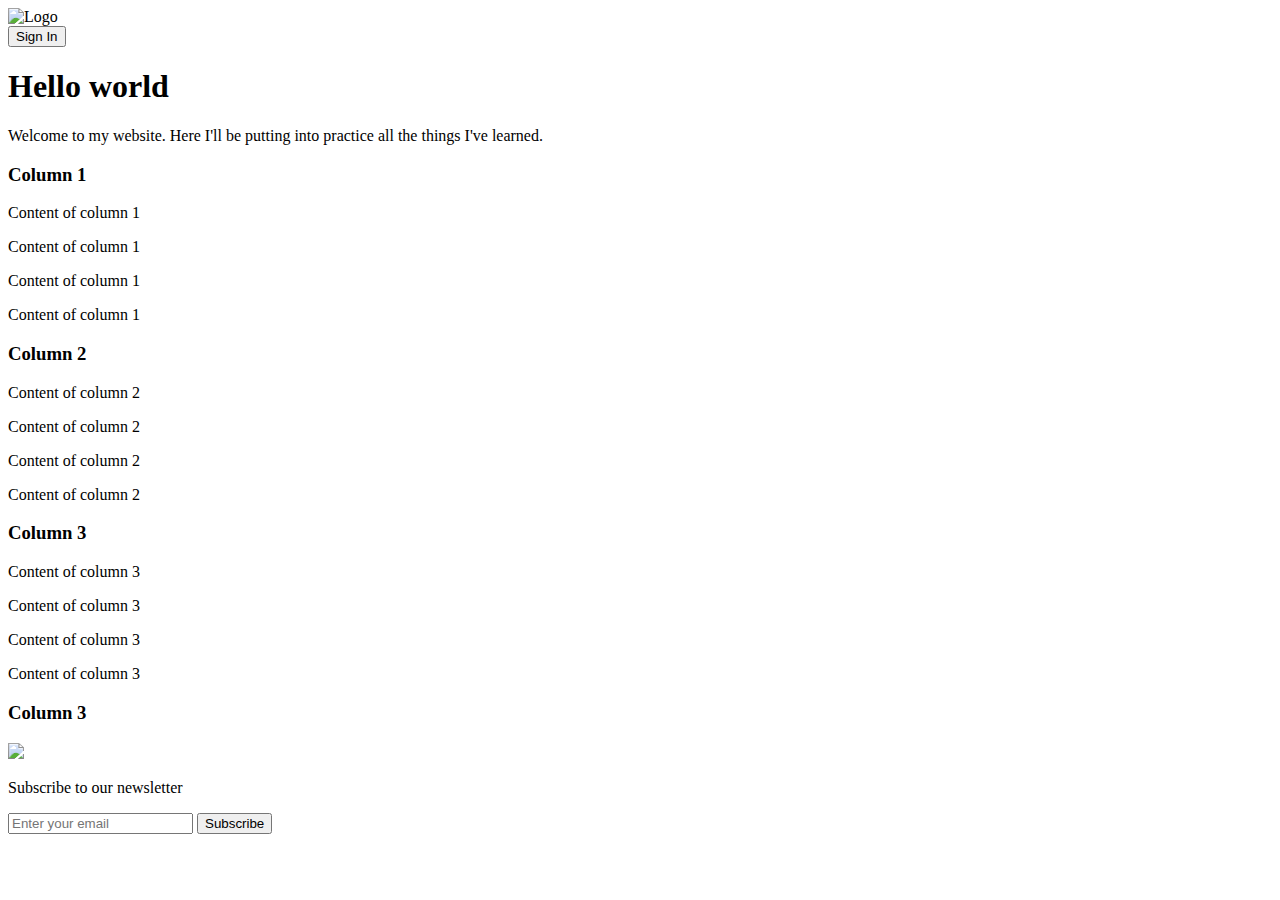
==== HTML/index.html @ 2fa8e749 "created all pages" ====
<!DOCTYPE html>
<html>
  <head>
    <title>Square Eyes | Home</title>
    <meta name="home page" content="square eyes" />
    <meta name="viewport" content="width=device-width, initial-scale=1" />
    <link rel="stylesheet" href="CSS/styles.css">

  </head>
  <body>
    <header> 
      <div class="logo"> 
        <img src="C:\Users\arnas\Desktop\Studies\Noroff - Square Eyes\Images\qqq1 1.jpg" alt="Logo" />

        
        
      </div>

      <div class="button"><button>Sign In</button></div> 
      
     
    </header>
    <main>
      <section>
        <h1>Hello world</h1>
        <p>
          Welcome to my website. Here I'll be putting into practice all the things I've learned.
        </p>
      </section>
    </main>
        <footer class="footer">
          <div class="footer-column">
            <h3>Column 1</h3>
            <p>Content of column 1</p>
            <p>Content of column 1</p>
            <p>Content of column 1</p>
            <p>Content of column 1</p>
          </div>
          <div class="footer-column">
            <h3>Column 2</h3>
            <p>Content of column 2</p>
            <p>Content of column 2</p>
            <p>Content of column 2</p>
            <p>Content of column 2</p>
          </div>
          <div class="footer-column">
            <h3>Column 3</h3>
            <p>Content of column 3</p>
            <p>Content of column 3</p>
            <p>Content of column 3</p>
            <p>Content of column 3</p>
          </div>
          <div class="footer-column">
            <h3>Column 3</h3>
            <img src="C:\Users\arnas\Documents\GitHub\Square-Eyes\Images\qqq1 1.jpg" id="Logo">
            <div class="subscription-form">
              <p>Subscribe to our newsletter</p>
              <form>
                <input type="email" placeholder="Enter your email">
                <button type="submit">Subscribe</button>
              </form>
            </div>
          </div>
        </footer>
  </body>
</html>
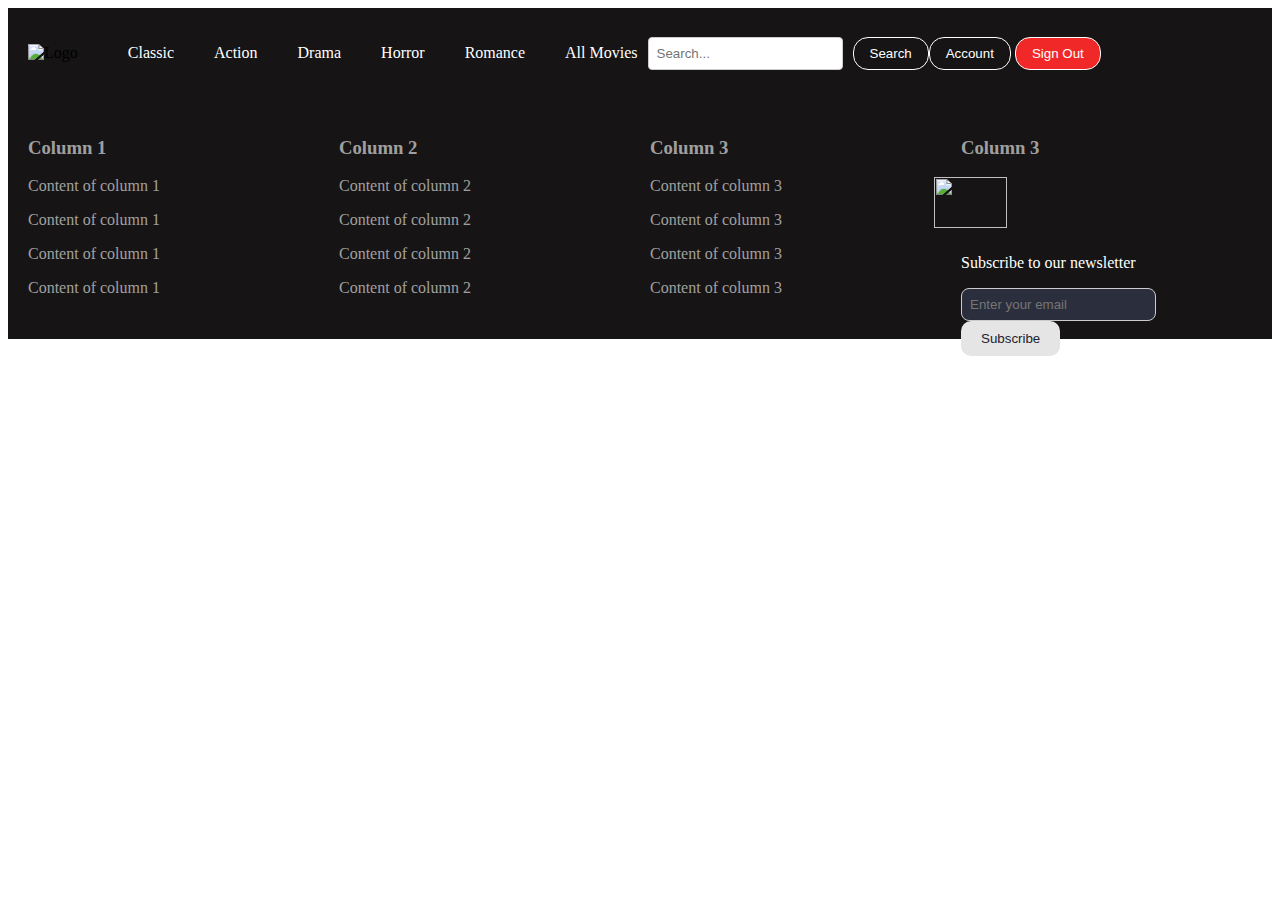
==== commit 1e2f33bd: "update 10.06" ====
--- a/HTML/index.html
+++ b/HTML/index.html
@@ -9,24 +9,34 @@
   </head>
   <body>
     <header> 
-      <div class="logo"> 
-        <img src="C:\Users\arnas\Desktop\Studies\Noroff - Square Eyes\Images\qqq1 1.jpg" alt="Logo" />
-
-        
-        
-      </div>
-
-      <div class="button"><button>Sign In</button></div> 
+      <header>
+        <div class="logo">
+          <img src="C:\Users\arnas\Documents\GitHub\Square-Eyes\Images\logo.jpg" alt="Logo">
+        </div>
+        <nav>
+          <ul class="menu">
+            <li><a href="#">Classic</a></li>
+            <li><a href="#">Action</a></li>
+            <li><a href="#">Drama</a></li>
+            <li><a href="#">Horror</a></li>
+            <li><a href="#">Romance</a></li>
+            <li><a href="#">All Movies</a></li>
+          </ul>
+        </nav>
+        <div class="search-bar">
+          <input type="text" placeholder="Search...">
+          <button class="search-btn">Search</button>
+        </div>
+        <div class="account">
+          <button class="account-btn">Account</button>
+          <button class="signout-btn">Sign Out</button>
+        </div>
+      </header>
       
      
     </header>
     <main>
-      <section>
-        <h1>Hello world</h1>
-        <p>
-          Welcome to my website. Here I'll be putting into practice all the things I've learned.
-        </p>
-      </section>
+    
     </main>
         <footer class="footer">
           <div class="footer-column">
--- a/HTML/CSS/styles.css
+++ b/HTML/CSS/styles.css
@@ -0,0 +1,270 @@
+
+
+/*FOOTER STYLES*/
+.footer {
+    background-color: #161414;
+    color: rgba(255, 255, 255, 0.6); /* White color with 60% opacity */
+    padding: 20px;
+    display: grid;
+    grid-template-columns: repeat(4, 1fr);
+    grid-gap: 20px;
+    grid-template-areas: "column1 column2 column3";
+#Logo {
+    width: 50%; /* Adjust the width as needed */
+    height: 50%; /* Maintain aspect ratio */
+    margin-bottom: -40px; 
+    margin-left: -27px;
+}
+
+.footer-column-name {
+  color: #FFFFFF;
+}
+
+.subscription-form {
+  color: white;
+}
+
+  
+.subscription-form button[type="submit"] {
+padding: 10px 20px;
+background-color: #E5E5E5;
+color: #1D2130;
+border: none;
+border-radius: 10px;
+cursor: pointer;
+}
+.subscription-form input[type="email"] {
+padding: 8px;
+border: 1px solid #ccc;
+border-radius: 8px;
+color: #E5E5E5;
+background: #2B2E3C
+
+}
+.footer-column:nth-child(4) h3.footer-column-name {
+visibility: hidden;
+}
+
+
+/*FOOTER STYLES END*/
+
+/*HEADER STYLES*/
+
+  /* Global Styles */
+    header {
+    font-family: Arial, sans-serif;
+  }
+  
+
+  }
+  
+  /* Header Styles */
+  header {
+    background-color: #161414;
+    padding: 10px;
+    display: flex;
+    justify-content: space-between;
+    align-items: center;
+  }
+  
+  .logo img {
+    width: 99px;
+    height: 58px;
+  }
+  
+  .menu {
+    list-style-type: none;
+    display: flex;
+    gap: 20px;
+  }
+  
+  .menu li a {
+    text-decoration: none;
+    color: #FFFFFF;
+    padding: 5px 10px;
+  }
+  
+  .search-bar {
+    display: flex;
+    gap: 10px;
+  }
+  
+  .search-bar input[type="text"] {
+    padding: 8px;
+    border: 1px solid #ccc;
+    border-radius: 4px;
+  }
+  
+  .search-btn {
+    padding: 8px 16px;
+    background-color: #161414;
+    color: #fff;
+    border: none;
+    border-radius: 4px;
+    cursor: pointer;
+    border: 1px solid #ffffff;
+    border-radius: 15px;
+  }
+  
+  .search-btn:hover {
+    background-color: #F02828;
+  }
+  
+  .account-btn {
+    padding: 8px 16px;
+    background-color: #161414;
+    color: #fff;
+    border: none;
+    border-radius: 4px;
+    cursor: pointer;
+    border: 1px solid #ffffff;
+    border-radius: 15px;
+  }
+  
+  .signout-btn {
+    padding: 8px 16px;
+    background-color: #F02828;
+    color: #fff;
+    border: none;
+    border-radius: 4px;
+    cursor: pointer;
+    border: 1px solid #ffffff;
+    border-radius: 15px;
+  }
+  
+  .account-btn:hover,
+  .signout-btn:hover {
+    background-color: #F02828;
+    opacity: 0.7;
+  }
+   /*HEADER STYLES END*/
+
+    /*ABOUT US*/
+      .container {
+            display: flex;
+            justify-content: center; /* Center horizontally */
+            align-items: top; /* Center vertically */
+            height: auto; /* Set the height of the container */
+            padding: 20px; /* Add padding */
+            margin-left: 100px;
+            margin-right: 100px;
+      }
+      
+      .image-container img {
+        
+        height: 424px;
+        width: 753px;
+        border-radius: 15px;
+      }
+      
+      .text-container {
+        background-color: #151416;
+        padding: 50px;
+        color: #FFFFFF;
+
+        
+      }
+      
+      .text-container h2 {
+        font-size: 24px;
+        margin-bottom: 10px;
+      }
+      
+      .text-container p {
+        font-size: 16px;
+        line-height: 1.5;
+      }
+      .about-us-page {
+        background-color: #161414;
+      }
+      /* Mobile Devices */
+@media (max-width: 767px) {
+    .container {
+      flex-direction: column;
+      align-items: center;
+    }
+    
+    .image-container img {
+      height: auto;
+      width: 100%;
+    }
+    
+    .text-container {
+      padding: 20px;
+    }
+  
+  
+/*ABOUT US END*/
+
+
+   /*CONTACT US*/ 
+  
+
+.container {
+    max-width: 708px;
+    margin: 0 auto;
+    padding: 40px;
+    background: #EEEEEE;
+    border-radius: 10px;
+  }
+  
+  .form-group {
+    margin-bottom: 20px;
+  }
+  
+  label {
+    display: block;
+    font-weight: bold;
+    margin-bottom: 5px;
+  }
+  
+  input[type="text"],
+  input[type="email"],
+  textarea {
+    width: 100%;
+    padding: 10px;
+    border-radius: 5px;
+    border: 1px solid #ccc;
+  }
+  
+  input[type="text"]:focus,
+  input[type="email"]:focus,
+  textarea:focus {
+    outline: none;
+    border-color: #888;
+  }
+  
+  .send-button {
+    background-color: #161414;
+    color: white;
+    padding: 15px 30px;
+    border: none;
+    border-radius: 5px;
+    cursor: pointer;
+    font-size: 18px;
+    display: flex;
+    align-items: center;
+  }
+  
+  .send-button i {
+    margin-right: 10px;
+  }
+  
+  .send-button:hover {
+    background-color: #262424;
+  }
+  
+  .fa {
+    font-family: "Font Awesome";
+  }
+  
+  textarea {
+    height: 150px;
+  }
+    
+  
+  
+    /*CONTACT US END*/   
+    
+      
+  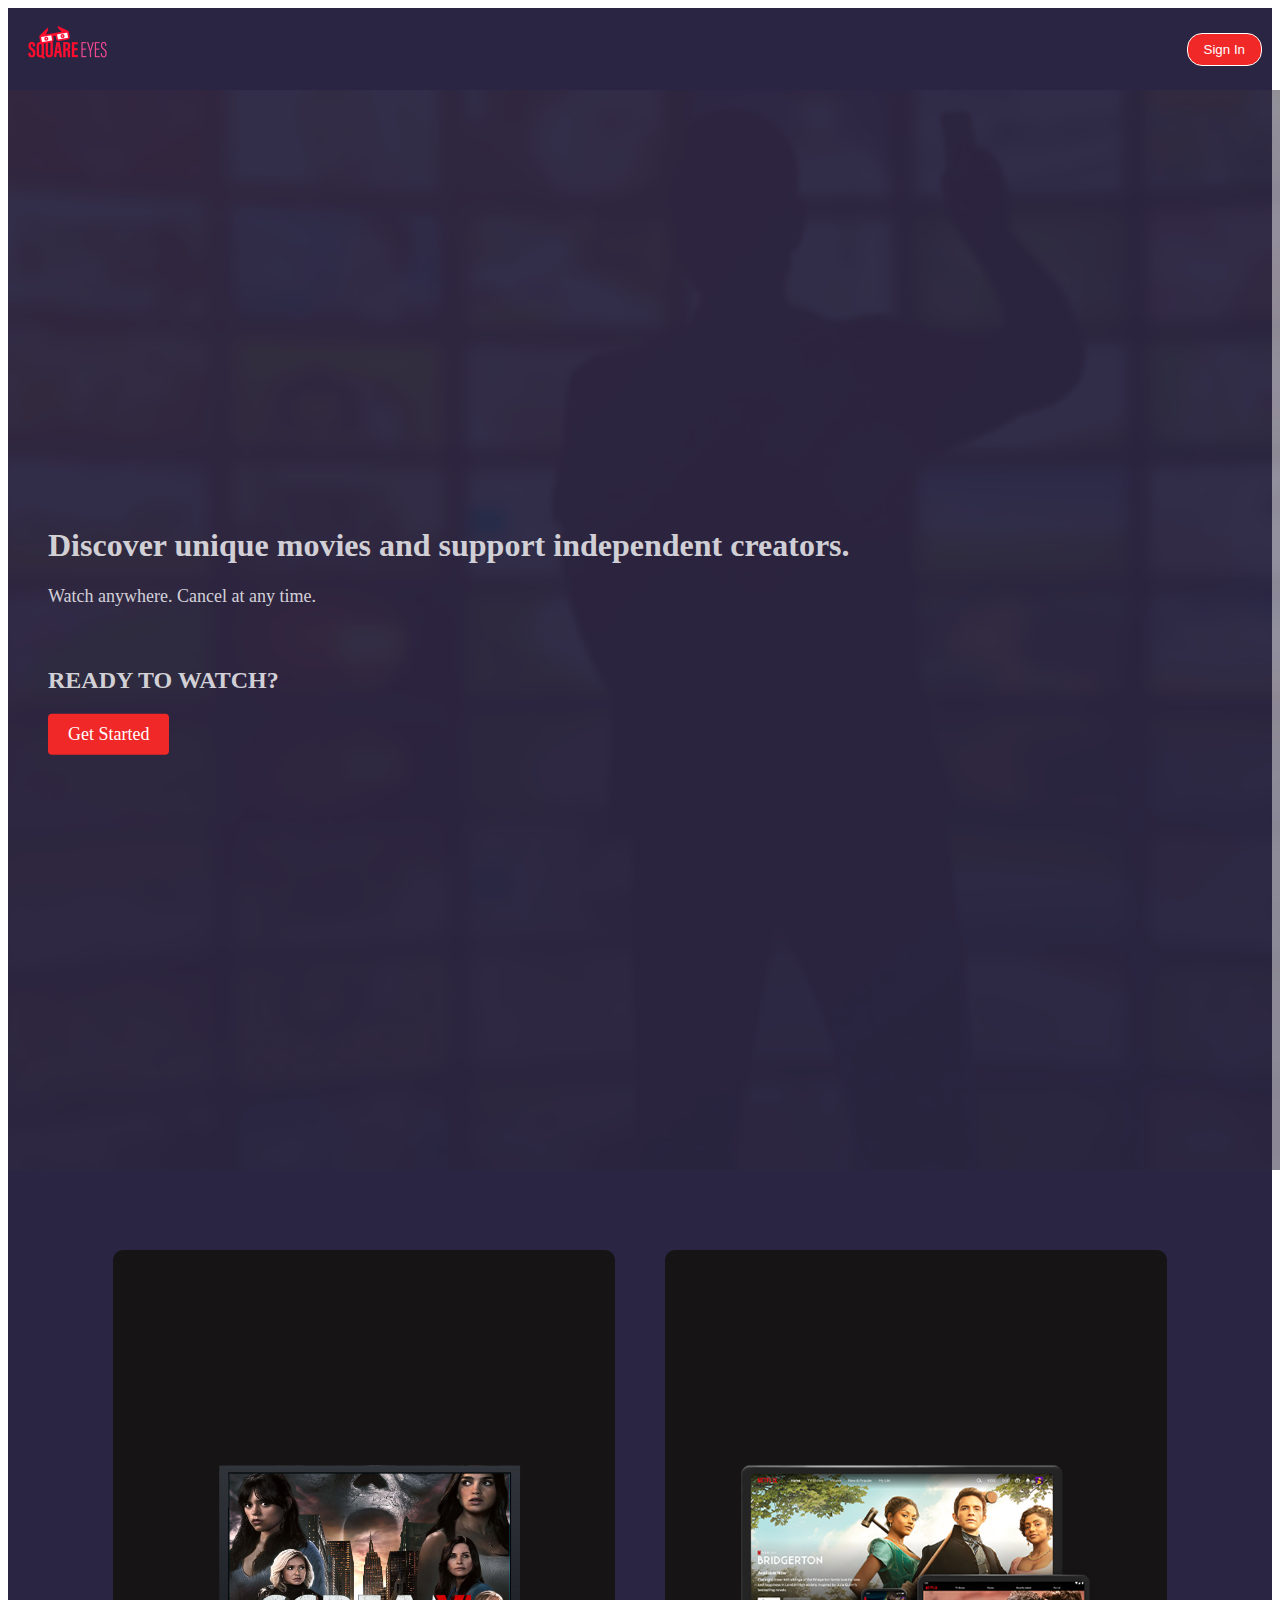
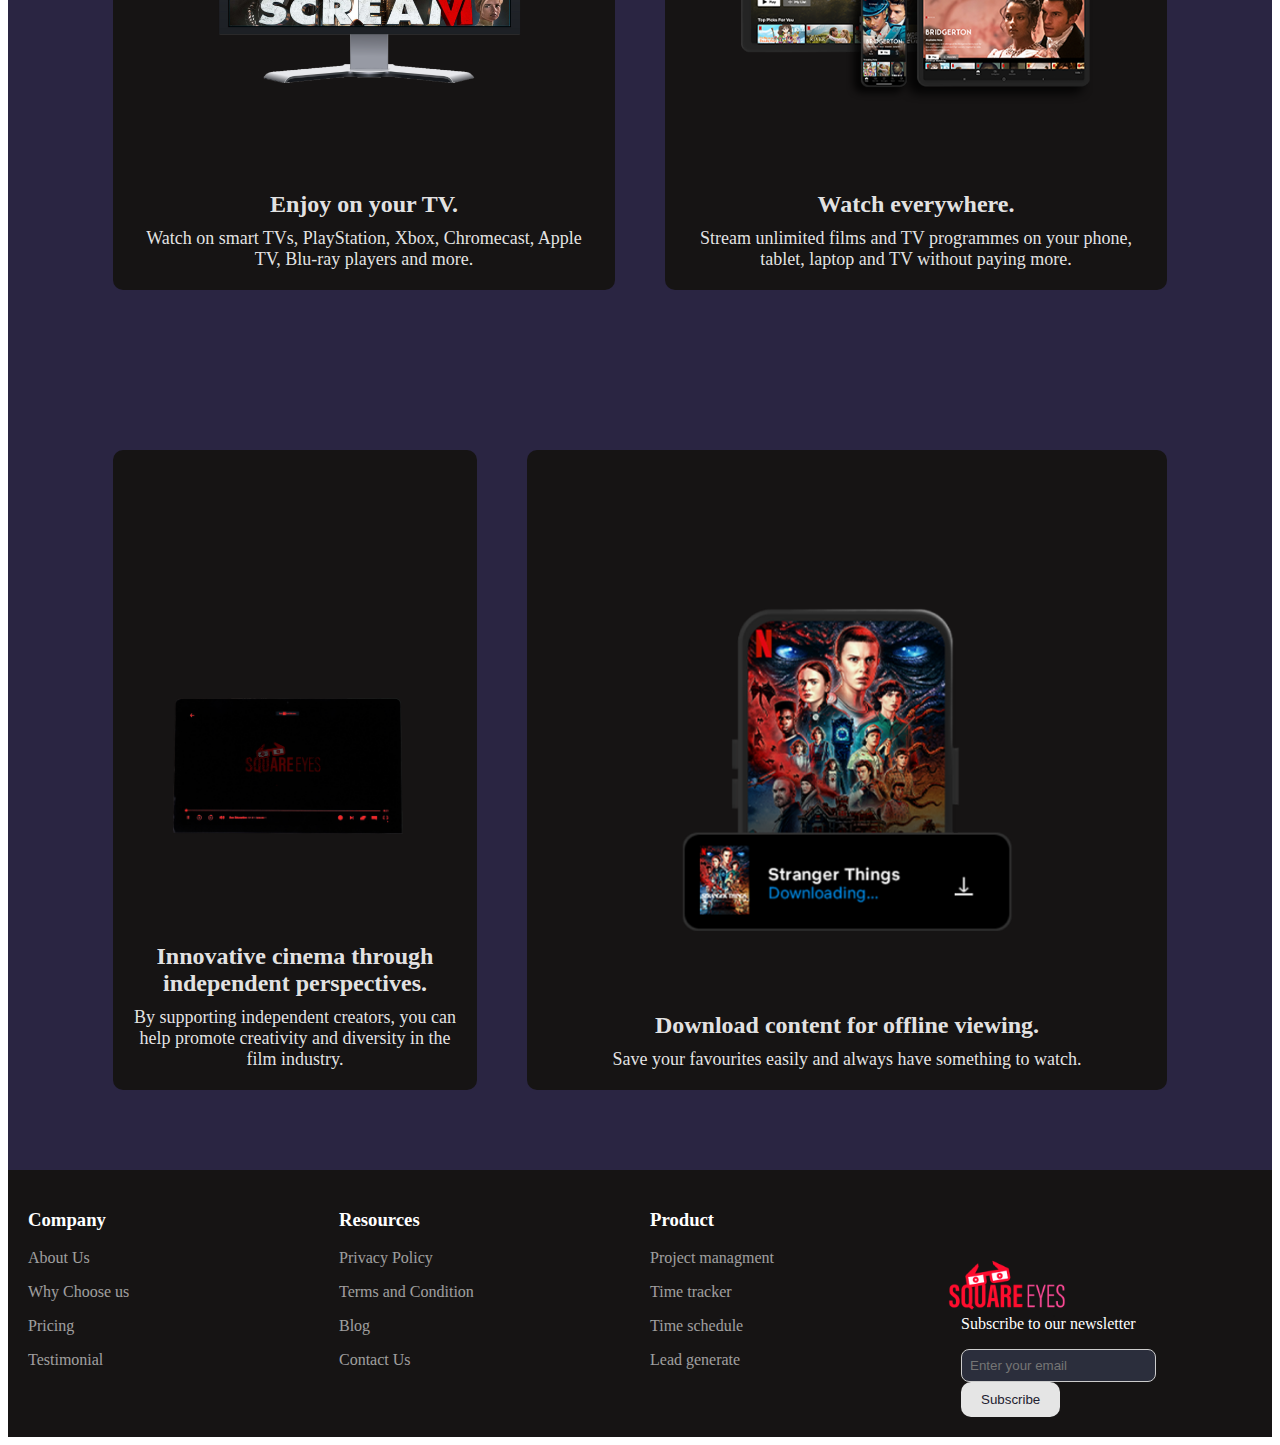
==== commit 06d9f0cf: "15.06.23 update" ====
--- a/HTML/index.html
+++ b/HTML/index.html
@@ -1,76 +1,124 @@
 <!DOCTYPE html>
 <html>
-  <head>
-    <title>Square Eyes | Home</title>
-    <meta name="home page" content="square eyes" />
-    <meta name="viewport" content="width=device-width, initial-scale=1" />
-    <link rel="stylesheet" href="CSS/styles.css">
+<head>
+  <title>Square Eyes Home</title>
+  <link rel="stylesheet" type="text/css" href="header-homepage.css">
+  <link rel="stylesheet" type="text/css" href="index.css">
+  <link rel="stylesheet" type="text/css" href="footer.css">
+</head>
 
-  </head>
-  <body>
-    <header> 
-      <header>
-        <div class="logo">
-          <img src="C:\Users\arnas\Documents\GitHub\Square-Eyes\Images\logo.jpg" alt="Logo">
+<header class="header-home-page">
+    <div class="logo">
+        <a href="index.html">
+          <img src="logo.png" alt="Logo">
+        </a>
+      </div>
+      <nav>
+        <ul class="menu">
+          <li><a href="#">Classic</a></li>
+          <li><a href="#">Action</a></li>
+          <li><a href="#">Drama</a></li>
+          <li><a href="#">Horror</a></li>
+          <li><a href="#">Romance</a></li>
+          <li><a href="#">All Movies</a></li>
+        </ul>
+      </nav>
+      <div class="search-bar">
+        <input type="text" placeholder="Search...">
+        <button class="search-btn">Search</button>
+      </div>
+      <div class="account">
+        <button class="account-btn">Account</button>
+        <button class="signout-btn">Sign In</button>
+      </div>
+</header>
+<body class="home-page-body">
+
+
+  <main class="home-page-main">
+    <div class="hero-banner">
+    <div class="hero-overlay"></div>
+    <div class="hero-content">
+      <h1>Discover unique movies and support independent creators.</h1>
+      <small>Watch anywhere. Cancel at any time.</small>
+      <h2>READY TO WATCH?</h2>
+      <div class="button-get-started"><a href="#" class="btn-get-started">Get Started</a></div>
+    </div>
+  </div>
+
+  <div class="main-container">
+    <div class="container" id="container-1"> 
+      <div class="text-container">
+        <h1>Enjoy on your TV.
+        </h1>
+        <small>
+          Watch on smart TVs, PlayStation, Xbox, Chromecast, Apple TV, Blu-ray players and more.</small>
+      </div>
+    </div>
+    <div class="container" id="container-2">
+      <div class="text-container">
+        <h1>Watch everywhere.</h1>
+        <small>Stream unlimited films and TV programmes on your phone, tablet, laptop and TV without paying more.</small>
+      </div>
+    </div>
+  </div>
+  
+  <div class="main-container">
+    <div class="container" id="container-3">
+      <div class="text-container">
+        <h1>Innovative cinema through independent perspectives.
+        </h1>
+        <small>By supporting independent creators, you can help promote creativity and diversity in the film industry.</small>
+      </div>
+    </div>
+    <div class="container">
+      <div class="text-container" id="container-4">
+        <h1>Download content for offline viewing.</h1>
+        <small>Save your favourites easily and always have something to watch.</small>
+      </div>
+    </div>
+  </div>
+  
+  
+
+  
+  
+      
+
+      <footer class="footer">
+        <div class="footer-column">
+          <h3 class="footer-column-name">Company</h3>
+          <p>About Us</p>
+          <p>Why Choose us</p>
+          <p>Pricing</p>
+          <p>Testimonial</p>
         </div>
-        <nav>
-          <ul class="menu">
-            <li><a href="#">Classic</a></li>
-            <li><a href="#">Action</a></li>
-            <li><a href="#">Drama</a></li>
-            <li><a href="#">Horror</a></li>
-            <li><a href="#">Romance</a></li>
-            <li><a href="#">All Movies</a></li>
-          </ul>
-        </nav>
-        <div class="search-bar">
-          <input type="text" placeholder="Search...">
-          <button class="search-btn">Search</button>
+        <div class="footer-column">
+          <h3 class="footer-column-name">Resources</h3>
+          <p>Privacy Policy</p>
+          <p>Terms and Condition</p>
+          <p>Blog</p>
+          <p>Contact Us</p>
         </div>
-        <div class="account">
-          <button class="account-btn">Account</button>
-          <button class="signout-btn">Sign Out</button>
+        <div class="footer-column">
+          <h3 class="footer-column-name">Product</h3>
+          <p>Project managment</p>
+          <p>Time tracker</p>
+          <p>Time schedule</p>
+          <p>Lead generate</p>
         </div>
-      </header>
-      
-     
-    </header>
-    <main>
-    
+      <div class="footer-column">
+          <h3 class="footer-column-name"> Column 4</h3>
+          <img src="logo.png" id="Logo">
+          <div class="subscription-form">
+            <p>Subscribe to our newsletter</p>
+            <form>
+              <input type="email" placeholder="Enter your email">
+              <button type="submit">Subscribe</button>
+            </form>
+          </div>
+        </div>
+      </footer>
     </main>
-        <footer class="footer">
-          <div class="footer-column">
-            <h3>Column 1</h3>
-            <p>Content of column 1</p>
-            <p>Content of column 1</p>
-            <p>Content of column 1</p>
-            <p>Content of column 1</p>
-          </div>
-          <div class="footer-column">
-            <h3>Column 2</h3>
-            <p>Content of column 2</p>
-            <p>Content of column 2</p>
-            <p>Content of column 2</p>
-            <p>Content of column 2</p>
-          </div>
-          <div class="footer-column">
-            <h3>Column 3</h3>
-            <p>Content of column 3</p>
-            <p>Content of column 3</p>
-            <p>Content of column 3</p>
-            <p>Content of column 3</p>
-          </div>
-          <div class="footer-column">
-            <h3>Column 3</h3>
-            <img src="C:\Users\arnas\Documents\GitHub\Square-Eyes\Images\qqq1 1.jpg" id="Logo">
-            <div class="subscription-form">
-              <p>Subscribe to our newsletter</p>
-              <form>
-                <input type="email" placeholder="Enter your email">
-                <button type="submit">Subscribe</button>
-              </form>
-            </div>
-          </div>
-        </footer>
-  </body>
-</html>+</body>
+</html>
--- a/HTML/header-homepage.css
+++ b/HTML/header-homepage.css
@@ -0,0 +1,87 @@
+
+  
+  
+  /* Header Styles */
+  header {
+    background-color:transparent;
+    padding: 10px;
+    display: flex;
+    justify-content: space-between;
+    align-items: center;
+    font-family: 
+  }
+  
+  .logo img {
+    width: 99px;
+    height: 58px;
+  }
+  
+  .menu {
+    list-style-type: none;
+    display: flex;
+    gap: 20px;
+    display: none;
+  }
+  
+  .menu li a {
+    text-decoration: none;
+    color: #FFFFFF;
+    padding: 5px 10px;
+  }
+  
+  .search-bar {
+    display: flex;
+    gap: 10px;
+    display: none;
+  }
+  
+  .search-bar input[type="text"] {
+    padding: 8px;
+    border: 1px solid #ccc;
+    border-radius: 4px;
+  }
+  
+  .search-btn {
+    padding: 8px 16px;
+    background-color: #161414;
+    color: #fff;
+    border: none;
+    border-radius: 4px;
+    cursor: pointer;
+    border: 1px solid #ffffff;
+    border-radius: 15px;
+    display: none;
+  }
+  
+  .search-btn:hover {
+    background-color: #F02828;
+  }
+  
+  .account-btn {
+    padding: 8px 16px;
+    background-color: #161414;
+    color: #fff;
+    border: none;
+    border-radius: 4px;
+    cursor: pointer;
+    border: 1px solid #ffffff;
+    border-radius: 15px;
+    display: none;
+  }
+  
+  .signout-btn {
+    padding: 8px 16px;
+    background-color: #F02828;
+    color: #fff;
+    border: none;
+    border-radius: 4px;
+    cursor: pointer;
+    border: 1px solid #ffffff;
+    border-radius: 15px;
+  }
+  
+  .account-btn:hover,
+  .signout-btn:hover {
+    background-color: #F02828;
+    opacity: 0.7;
+  }--- a/HTML/index.css
+++ b/HTML/index.css
@@ -0,0 +1,191 @@
+.header-home-page {
+    background-color: #2A2542;
+}
+
+
+.hero-banner {
+    position: relative;
+    width: 1920px;
+    height: 1080px;
+    background-image: url(hero-baner.png);
+    background-position: center;
+    background-repeat: no-repeat;
+    background-size: cover;
+  }
+  
+  .hero-overlay {
+    position: absolute;
+    top: 0;
+    left: 0;
+    width: 100%;
+    height: 100%;
+    background-color: #2A2542;
+    opacity: 0.5;
+  }
+  
+  .hero-content {
+    
+    position: absolute;
+    top: 50%;
+    left: 40px;
+    transform: translateY(-50%);
+    color: rgba(255, 255, 255, 0.8);
+    text-align: left;
+    display: flex;
+    flex-direction: column;
+    justify-content: center;
+    }
+      
+      
+  }
+  
+  .hero-content h1 {
+    font-size: 32px;
+    margin-bottom: 20px;
+  }
+  
+  .hero-content small {
+    font-size: 18px;
+    margin-bottom: 40px;
+  }
+  
+  .hero-content h2 {
+    font-size: 24px;
+  }
+  
+  
+  .btn-get-started {
+
+        display: inline-block;
+        padding: 10px 20px;
+        background-color: #F02828;
+        color: #fff;
+        border: none;
+        border-radius: 4px;
+        font-size: 18px;
+        text-decoration: none;
+        width: auto;
+      }
+      
+  
+  .hero-content .btn-get-started:hover {
+    background-color: #D42020;
+  }
+
+  .home-page-main {
+    background-color: #2A2542;
+  }
+
+  .main-container {
+    background-color: #2A2542;
+    display: flex;
+    justify-content: center;
+    padding: 80px;
+  }
+  
+  #container-1 {
+    width: 600px;
+    height: 600px;
+    background-color: #161414;
+    background-image: url(home-page-1.png);
+    background-size: 80%;
+    background-position: center;
+    background-repeat: no-repeat;
+    border-radius: 10px;
+    display: flex;
+    flex-direction: column;
+    justify-content: flex-end;
+    align-items: center;
+    padding: 20px;
+    margin: 0 25px; /* Adjust the margin value to control the gap between containers */
+  }
+
+  #container-2 {
+
+    width: 600px;
+    height: 600px;
+    background-color: #161414;
+    background-image: url(home-page-2.png);
+    background-size: 80%;
+    background-position: center;
+    background-repeat: no-repeat;
+    border-radius: 10px;
+    display: flex;
+    flex-direction: column;
+    justify-content: flex-end;
+    align-items: center;
+    padding: 20px;
+    margin: 0 25px; /* Adjust the margin value to control the gap between containers */
+  }
+  #container-3 {
+
+    width: 600px;
+    height: 600px;
+    background-color: #161414;
+    background-image: url(home-page-3.png);
+    background-size: 100%;
+    background-position: center;
+    background-repeat: no-repeat;
+    border-radius: 10px;
+    display: flex;
+    flex-direction: column;
+    justify-content: flex-end;
+    align-items: center;
+    padding: 20px;
+    margin: 0 25px; /* Adjust the margin value to control the gap between containers */
+  }
+  #container-4 {
+
+    width: 600px;
+    height: 600px;
+    background-color: #161414;
+    background-image: url(home-page-4.png);
+    background-size: 80%;
+    background-position: center;
+    background-repeat: no-repeat;
+    border-radius: 10px;
+    display: flex;
+    flex-direction: column;
+    justify-content: flex-end;
+    align-items: center;
+    padding: 20px;
+    margin: 0 25px; /* Adjust the margin value to control the gap between containers */
+  }
+  
+    
+  
+  
+  
+  
+  .text-container {
+    text-align: center;
+    color: rgba(255, 255, 255, 0.9);
+  }
+  
+  .text-container h1 {
+    font-size: 24px;
+    margin-bottom: 10px;
+  }
+  
+  .text-container small {
+    font-size: 18px;
+  }
+  
+  @media (max-width: 768px) {
+    .main-container {
+      flex-wrap: wrap;
+    }
+  
+    .container {
+      width: 100%;
+      max-width: 300px;
+      margin: 0 10px;
+      margin-bottom: 20px;
+    }
+  }
+  
+  
+  
+ 
+  
+  --- a/HTML/footer.css
+++ b/HTML/footer.css
@@ -0,0 +1,77 @@
+@media (max-width: 767px) {
+    /* CSS for screens up to 767px (mobile) */
+    .footer {
+      display: none; /* Hide the footer on smaller screens */
+    }
+  }
+  
+  @media (min-width: 768px) and (max-width: 1023px) {
+    /* CSS for screens between 768px and 1023px (tablets) */
+    .footer {
+      grid-template-columns: repeat(2, 1fr); /* Adjust the number of columns as needed */
+    }
+    
+    #Logo {
+      width: 40%; /* Adjust the logo width for tablets */
+      height: auto; /* Allow the logo height to adjust accordingly */
+      margin-bottom: -30px;
+      margin-left: -20px;
+    }
+  }
+  
+  /* Default CSS for screens larger than 1023px (desktop) */
+  .footer {
+    background-color: #161414;
+    color: rgba(255, 255, 255, 0.6); /* White color with 60% opacity */
+    padding: 20px;
+    display: grid;
+    grid-template-columns: repeat(4, 1fr);
+    grid-gap: 20px;
+    grid-template-areas: "column1 column2 column3";
+  }
+  
+  #Logo {
+    width: 50%; /* Adjust the logo width for desktop */
+    height: auto; /* Allow the logo height to adjust accordingly */
+    margin-bottom: -40px; 
+    margin-left: -27px;
+  }
+  
+  .footer-column-name {
+    color: #FFFFFF;
+  }
+  
+  .subscription-form {
+    color: white;
+  }
+  
+  .subscription-form button[type="submit"] {
+    padding: 10px 20px;
+    background-color: #E5E5E5;
+    color: #1D2130;
+    border: none;
+    border-radius: 10px;
+    cursor: pointer;
+  }
+  
+  .subscription-form input[type="email"] {
+    padding: 8px;
+    border: 1px solid #ccc;
+    border-radius: 8px;
+    color: #E5E5E5;
+    background: #2B2E3C;
+  }
+  
+  .footer-column:nth-child(4) h3.footer-column-name {
+    visibility: hidden;
+  }
+  
+  .footer a {
+    color: rgba(255, 255, 255, 0.6); /* White color with 60% opacity */
+    text-decoration: none;
+  }
+  
+  .footer a:hover {
+    color: #FFFFFF; /* White color */
+  }
+  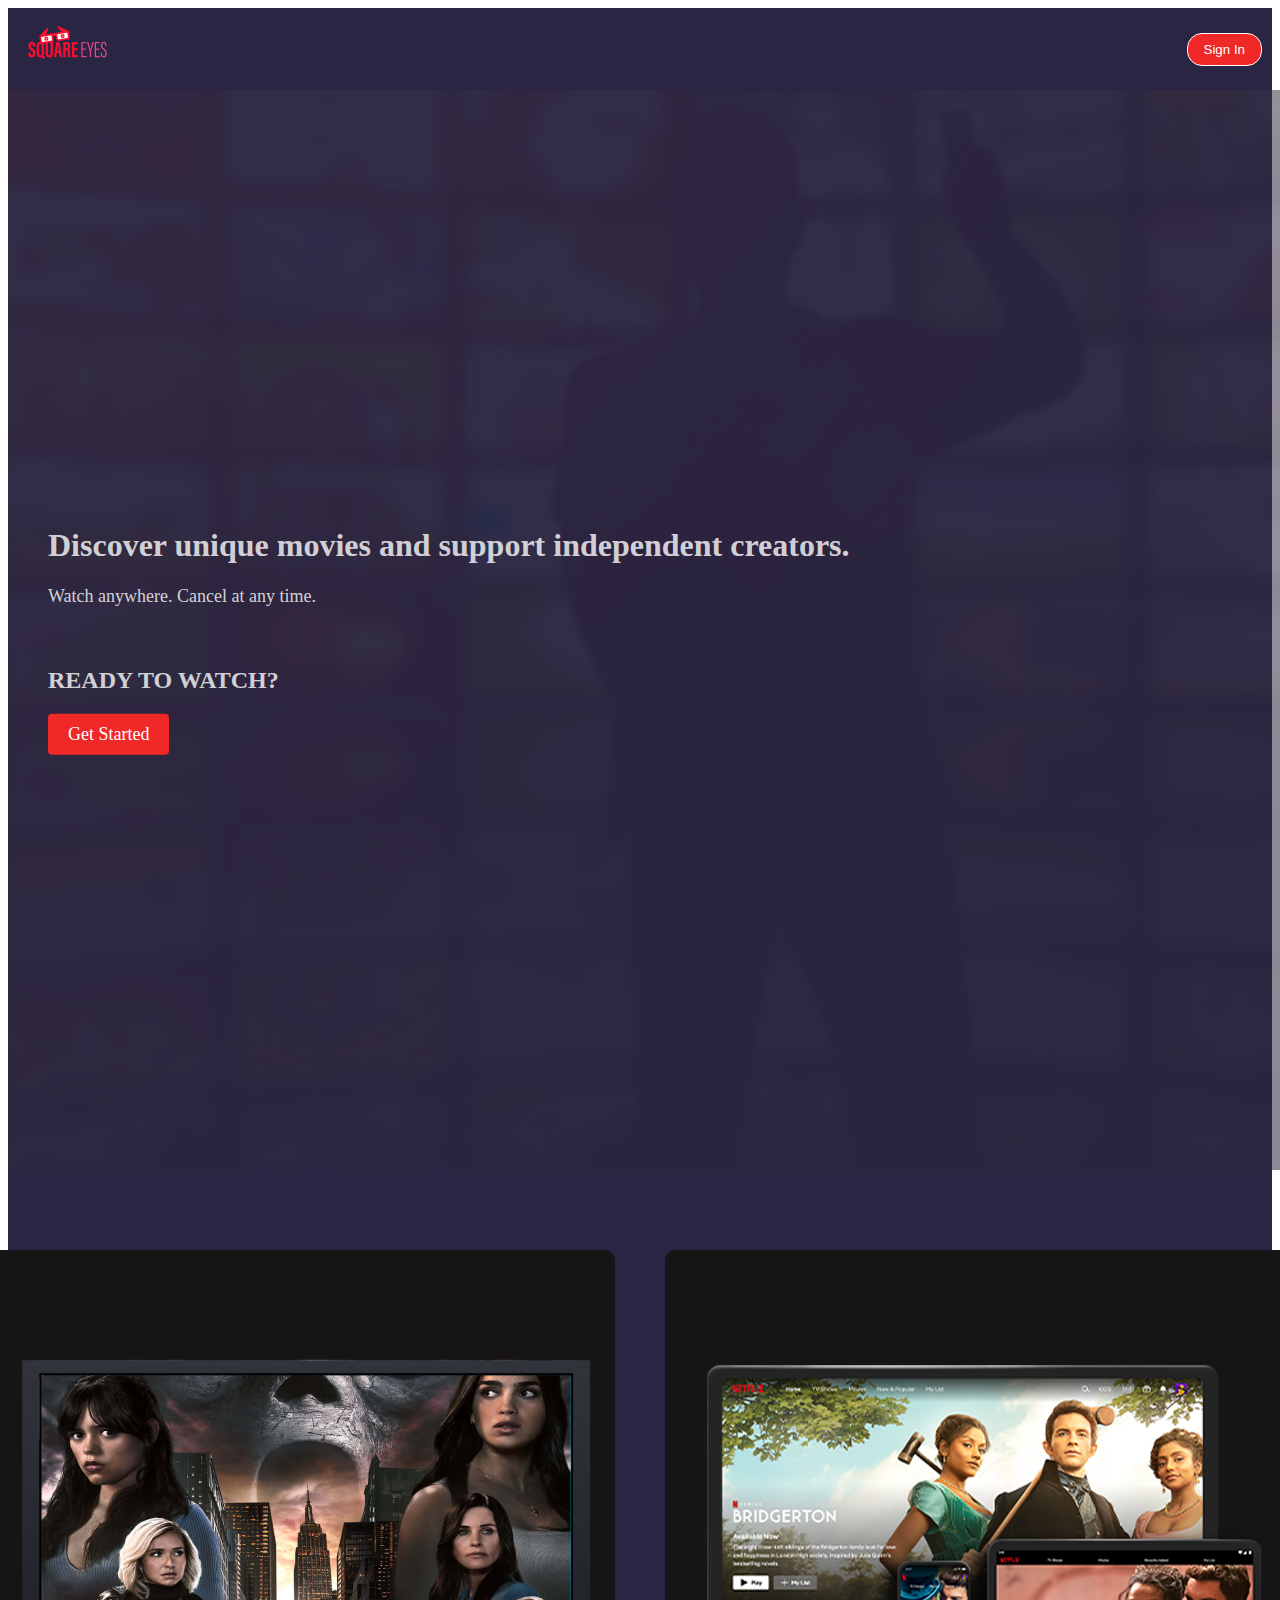
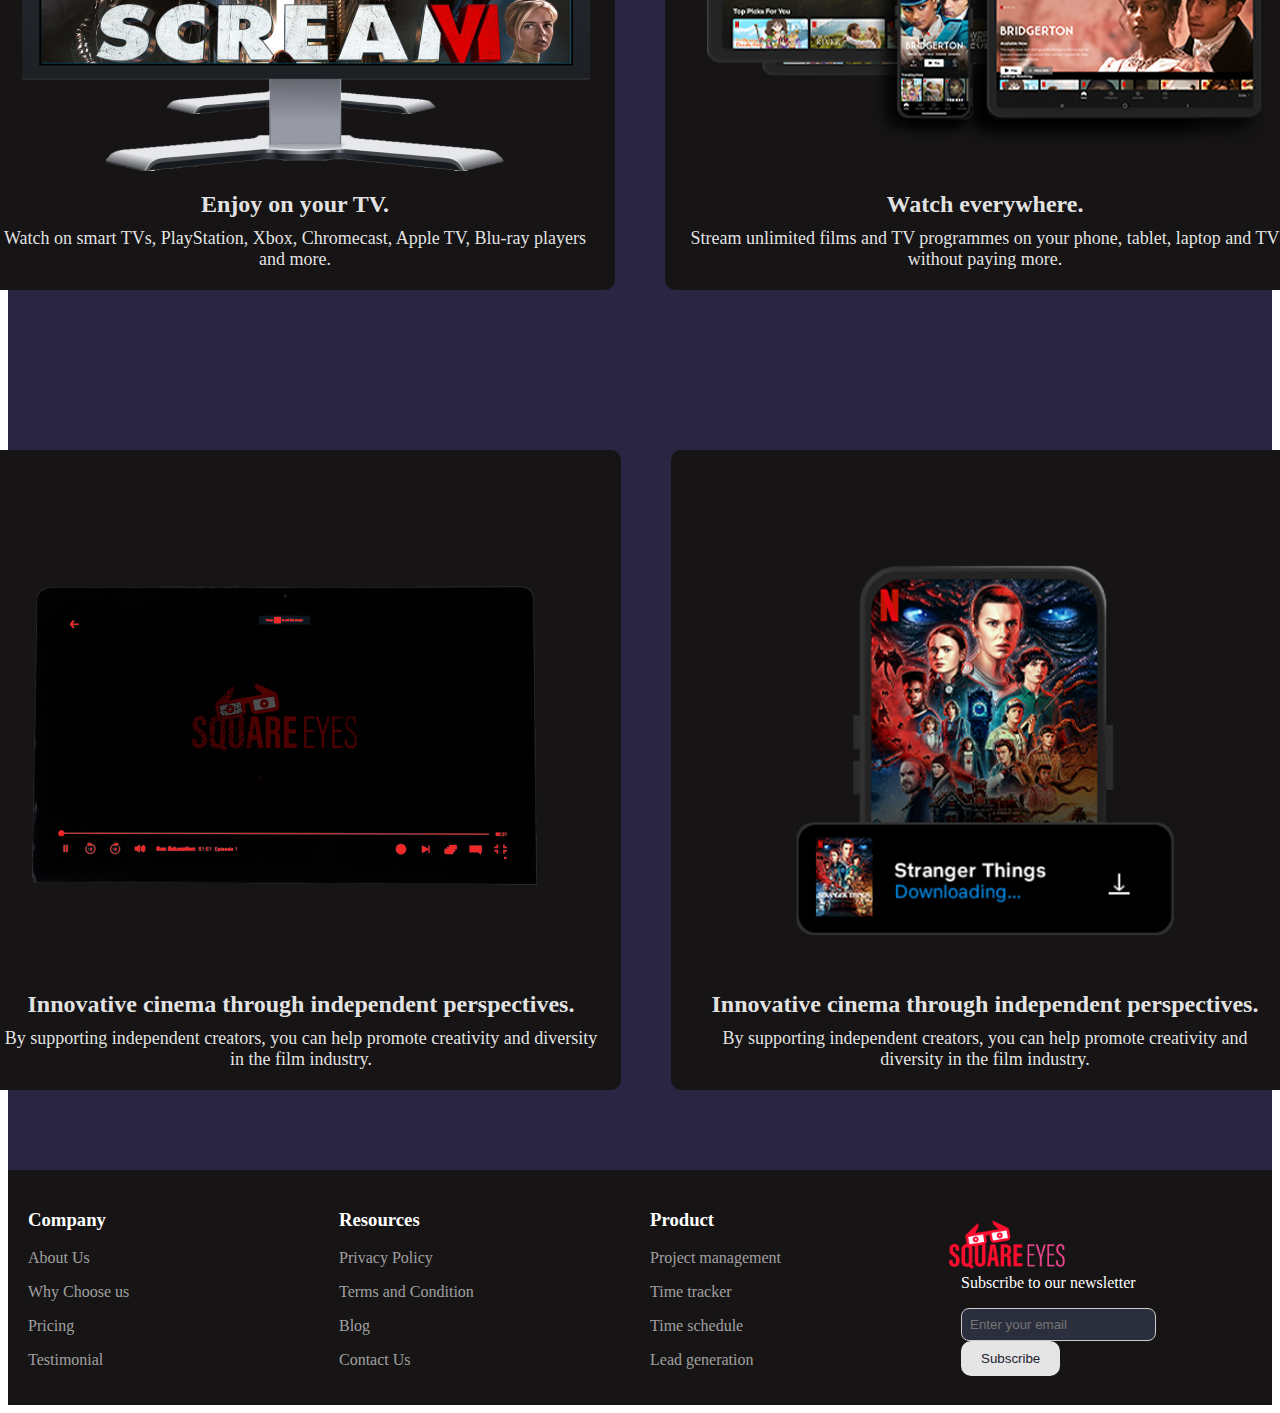
==== commit 1d24fc76: "final" ====
--- a/HTML/index.html
+++ b/HTML/index.html
@@ -1,11 +1,29 @@
 <!DOCTYPE html>
-<html>
+<html lang="en">
 <head>
+    <meta charset="UTF-8">
+    <meta name="Square Eyes" content="Square Eyes Movie Streaming platform">
+    <meta name="keywords" content="Movies, Streaming, Download Movies">
+    <meta name="Square Eyes" content="Square Eyes">
+    <meta name="viewport" content="width=device-width, initial-scale=1.0">
+
+
   <title>Square Eyes Home</title>
   <link rel="stylesheet" type="text/css" href="header-homepage.css">
   <link rel="stylesheet" type="text/css" href="index.css">
   <link rel="stylesheet" type="text/css" href="footer.css">
+  <link rel="stylesheet" type="text/css" href="global.css">
+
+
+  <link rel="preconnect" href="https://fonts.googleapis.com">
+  <link rel="preconnect" href="https://fonts.gstatic.com" crossorigin>
+  <link href="https://fonts.googleapis.com/css2?family=Inter:wght@600&display=swap" rel="stylesheet">
+
+  <link rel="preconnect" href="https://fonts.googleapis.com">
+  <link rel="preconnect" href="https://fonts.gstatic.com" crossorigin>
+  <link href="https://fonts.googleapis.com/css2?family=Inter:wght@600&display=swap" rel="stylesheet">
 </head>
+<body>
 
 <header class="header-home-page">
     <div class="logo">
@@ -32,30 +50,31 @@
         <button class="signout-btn">Sign In</button>
       </div>
 </header>
-<body class="home-page-body">
+
 
 
   <main class="home-page-main">
+
     <div class="hero-banner">
     <div class="hero-overlay"></div>
     <div class="hero-content">
-      <h1>Discover unique movies and support independent creators.</h1>
+      <h1 class="home-page-header">Discover unique movies and support independent creators.</h1>
       <small>Watch anywhere. Cancel at any time.</small>
       <h2>READY TO WATCH?</h2>
-      <div class="button-get-started"><a href="#" class="btn-get-started">Get Started</a></div>
+      <div class="button-get-started"><a href="movies.html" class="btn-get-started">Get Started</a></div>
     </div>
   </div>
 
   <div class="main-container">
     <div class="container" id="container-1"> 
-      <div class="text-container">
-        <h1>Enjoy on your TV.
-        </h1>
-        <small>
-          Watch on smart TVs, PlayStation, Xbox, Chromecast, Apple TV, Blu-ray players and more.</small>
+      <div class="image-container"><img src="home-page-1.png" alt="Image 1"></div>
+      <div class="text-container" id="text-container-1">
+        <h1>Enjoy on your TV.</h1>
+        <small>Watch on smart TVs, PlayStation, Xbox, Chromecast, Apple TV, Blu-ray players and more.</small>
       </div>
     </div>
     <div class="container" id="container-2">
+      <div class="image-container"><img src="home-page-2.png" alt="Image 2"></div>
       <div class="text-container">
         <h1>Watch everywhere.</h1>
         <small>Stream unlimited films and TV programmes on your phone, tablet, laptop and TV without paying more.</small>
@@ -65,19 +84,22 @@
   
   <div class="main-container">
     <div class="container" id="container-3">
+      <div class="image-container"><img src="home-page-3.png" alt="Image 3"></div>
       <div class="text-container">
-        <h1>Innovative cinema through independent perspectives.
-        </h1>
+        <h1>Innovative cinema through independent perspectives.</h1>
         <small>By supporting independent creators, you can help promote creativity and diversity in the film industry.</small>
       </div>
     </div>
-    <div class="container">
-      <div class="text-container" id="container-4">
-        <h1>Download content for offline viewing.</h1>
-        <small>Save your favourites easily and always have something to watch.</small>
+    <div class="container" id="container-4">
+      <div class="image-container"><img src="home-page-4.png" alt="Image 4"></div>
+      <div class="text-container">
+        <h1>Innovative cinema through independent perspectives.</h1>
+        <small>By supporting independent creators, you can help promote creativity and diversity in the film industry.</small>
       </div>
     </div>
   </div>
+</main>
+  
   
   
 
@@ -85,40 +107,40 @@
   
       
 
-      <footer class="footer">
-        <div class="footer-column">
-          <h3 class="footer-column-name">Company</h3>
-          <p>About Us</p>
-          <p>Why Choose us</p>
-          <p>Pricing</p>
-          <p>Testimonial</p>
-        </div>
-        <div class="footer-column">
-          <h3 class="footer-column-name">Resources</h3>
-          <p>Privacy Policy</p>
-          <p>Terms and Condition</p>
-          <p>Blog</p>
-          <p>Contact Us</p>
-        </div>
-        <div class="footer-column">
-          <h3 class="footer-column-name">Product</h3>
-          <p>Project managment</p>
-          <p>Time tracker</p>
-          <p>Time schedule</p>
-          <p>Lead generate</p>
-        </div>
-      <div class="footer-column">
-          <h3 class="footer-column-name"> Column 4</h3>
-          <img src="logo.png" id="Logo">
-          <div class="subscription-form">
-            <p>Subscribe to our newsletter</p>
-            <form>
-              <input type="email" placeholder="Enter your email">
-              <button type="submit">Subscribe</button>
-            </form>
-          </div>
-        </div>
-      </footer>
-    </main>
+<footer class="footer">
+  <div class="footer-column">
+    <h3 class="footer-column-name">Company</h3>
+    <a href="about-us.html"><p>About Us</p></a>
+    <a href="#"><p>Why Choose us</p></a>
+    <a href="#"><p>Pricing</p></a>
+    <a href="#"><p>Testimonial</p></a>
+  </div>
+  <div class="footer-column">
+    <h3 class="footer-column-name">Resources</h3>
+    <a href="#"><p>Privacy Policy</p></a>
+    <a href="#"><p>Terms and Condition</p></a>
+    <a href="#"><p>Blog</p></a>
+    <a href="contact.html"><p>Contact Us</p></a>
+  </div>
+  <div class="footer-column">
+    <h3 class="footer-column-name">Product</h3>
+    <a href="#"><p>Project management</p></a>
+    <a href="#"><p>Time tracker</p></a>
+    <a href="#"><p>Time schedule</p></a>
+    <a href="#"><p>Lead generation</p></a>
+  </div>
+  <div class="footer-column" id="invisible-column">
+    <h3 class="footer-column-name" id="column-4"></h3>
+    <img src="logo.png" id="Logo">
+    <div class="subscription-form">
+      <p>Subscribe to our newsletter</p>
+      <form>
+        <input type="email" placeholder="Enter your email">
+        <button type="submit">Subscribe</button>
+      </form>
+    </div>
+  </div>
+</footer>
+    
 </body>
 </html>
